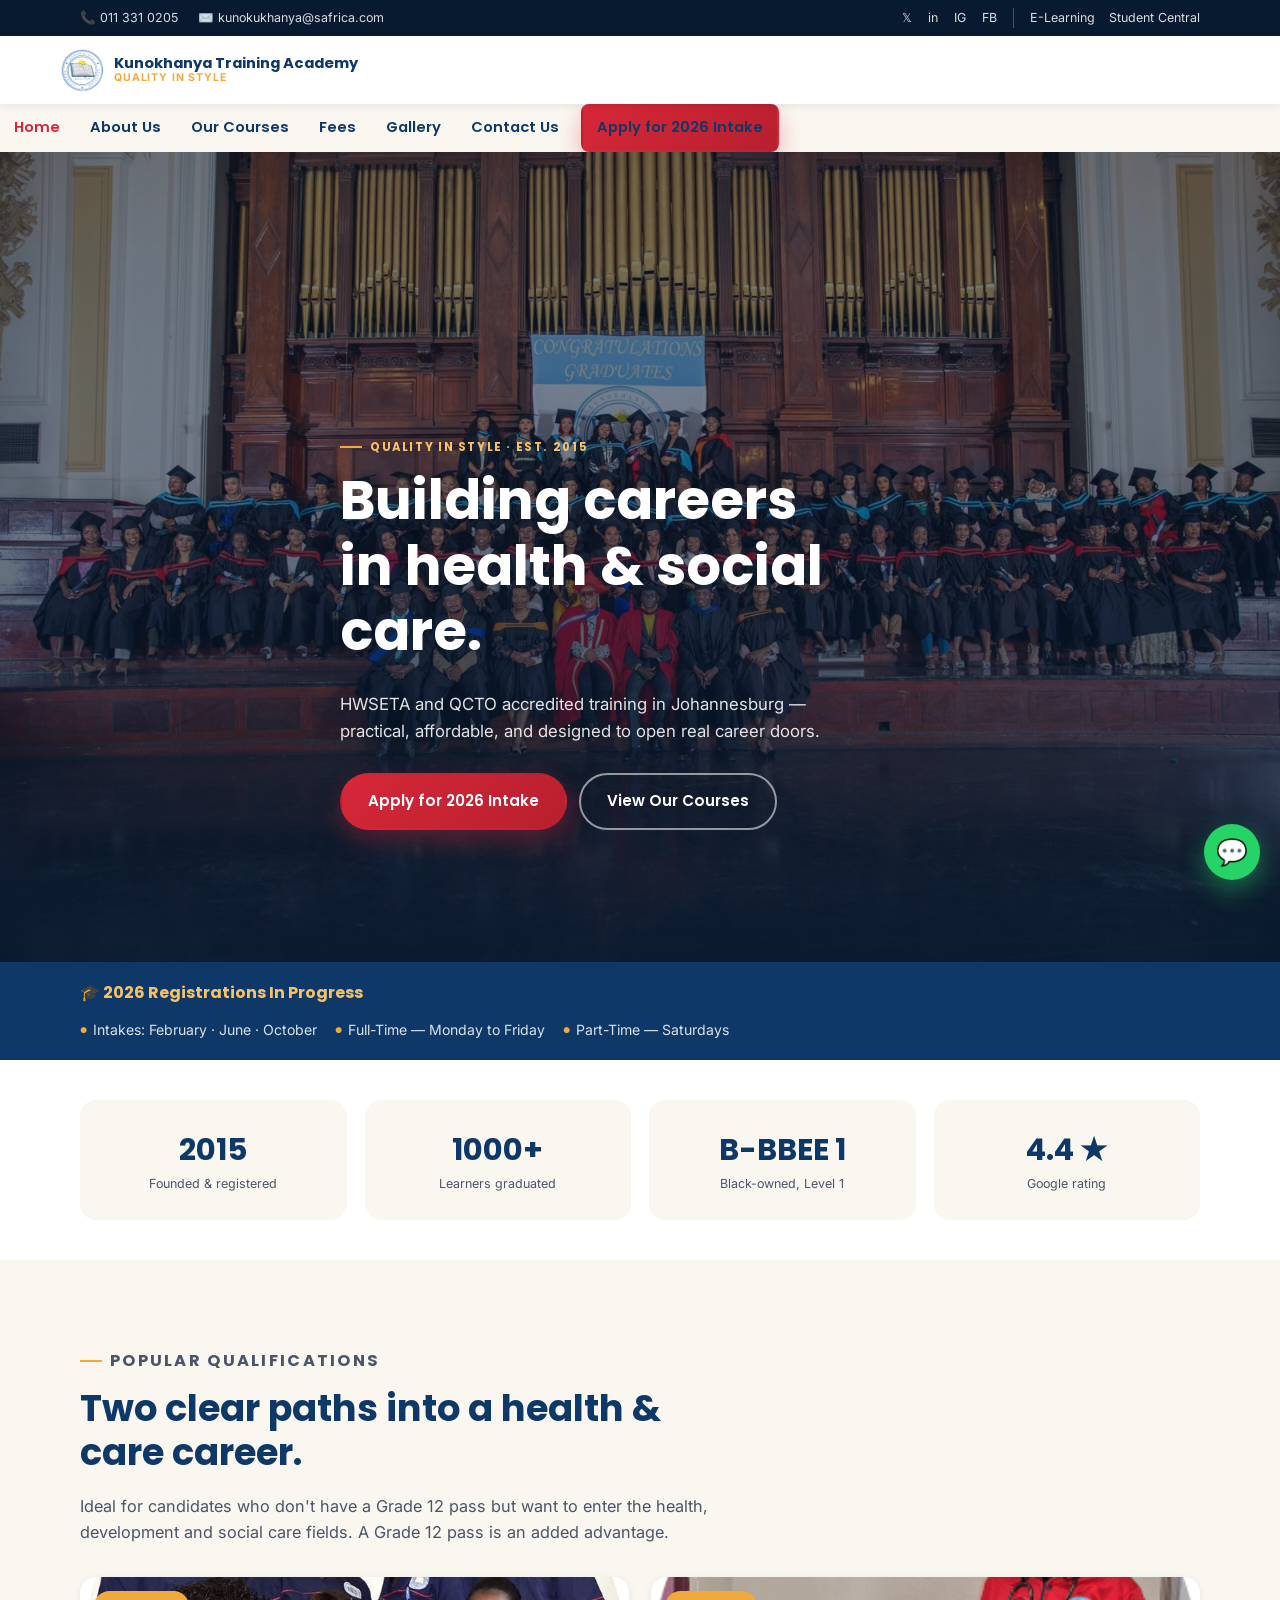
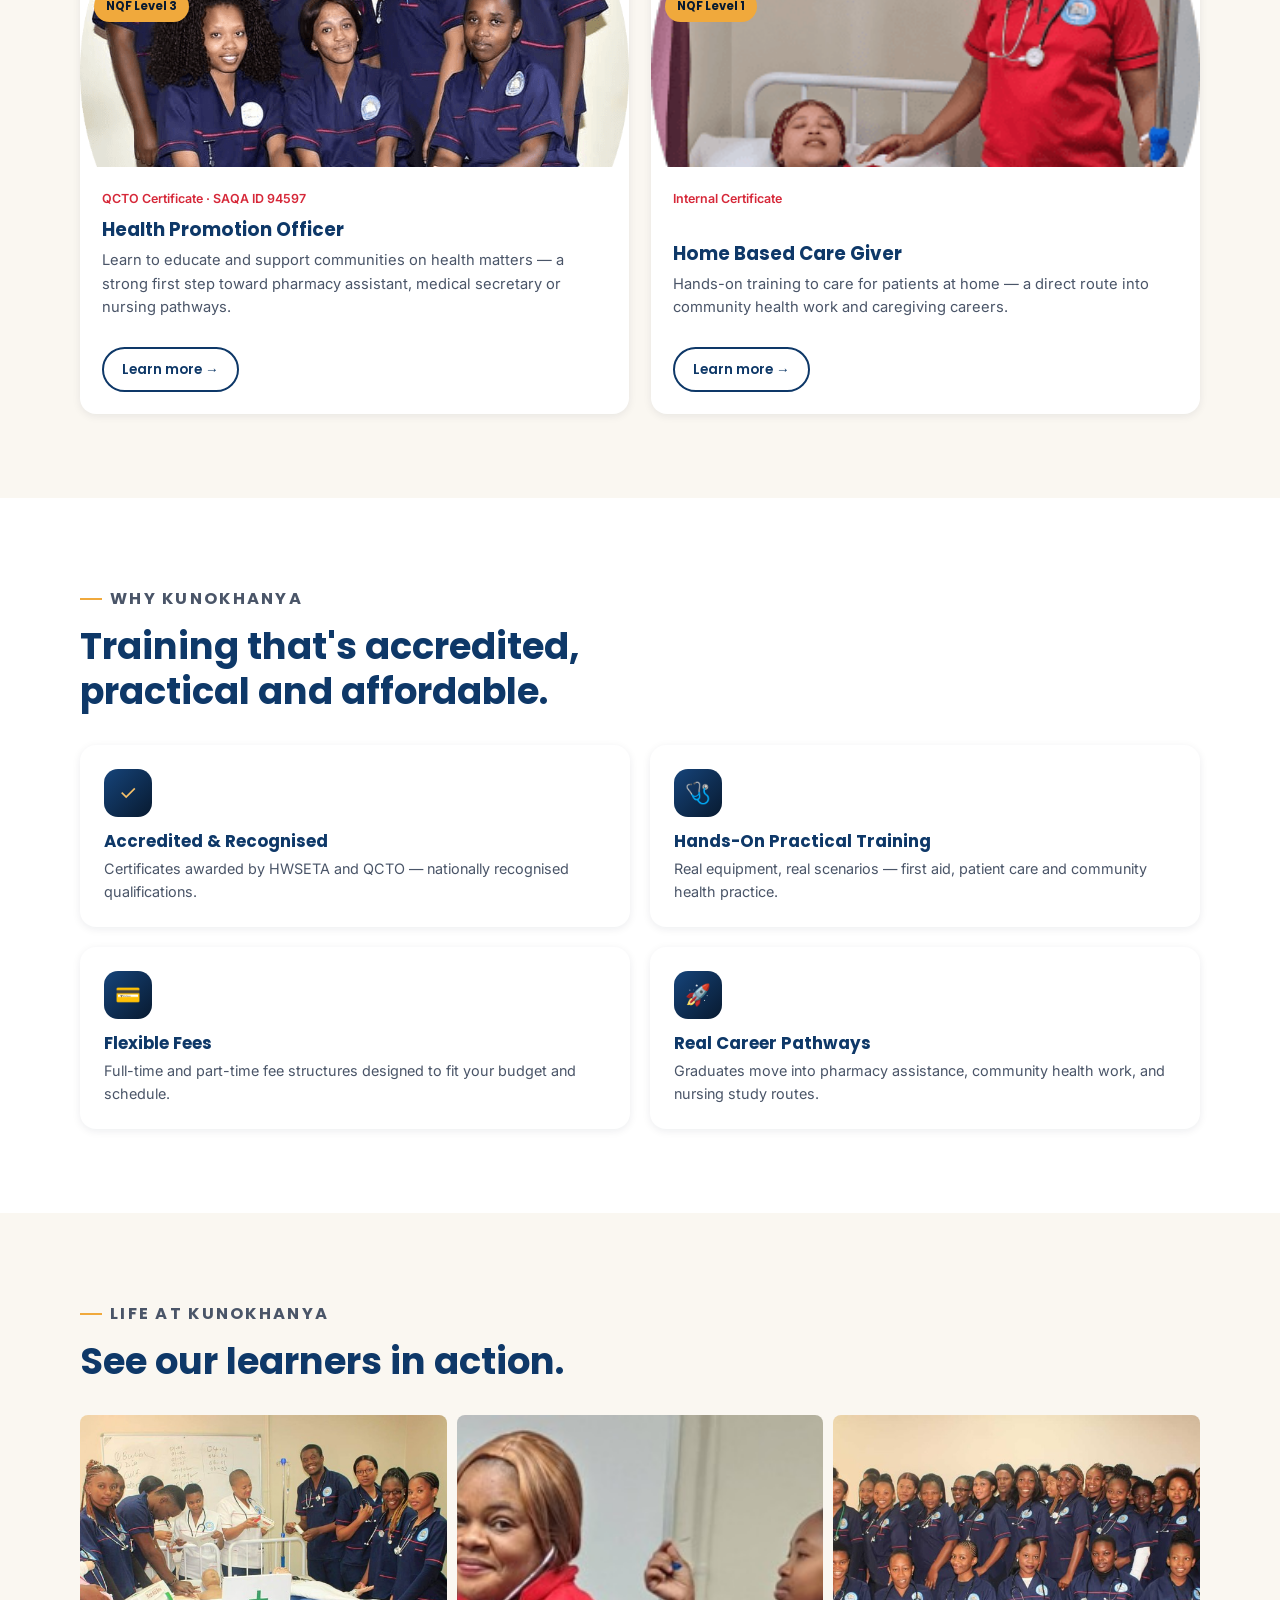
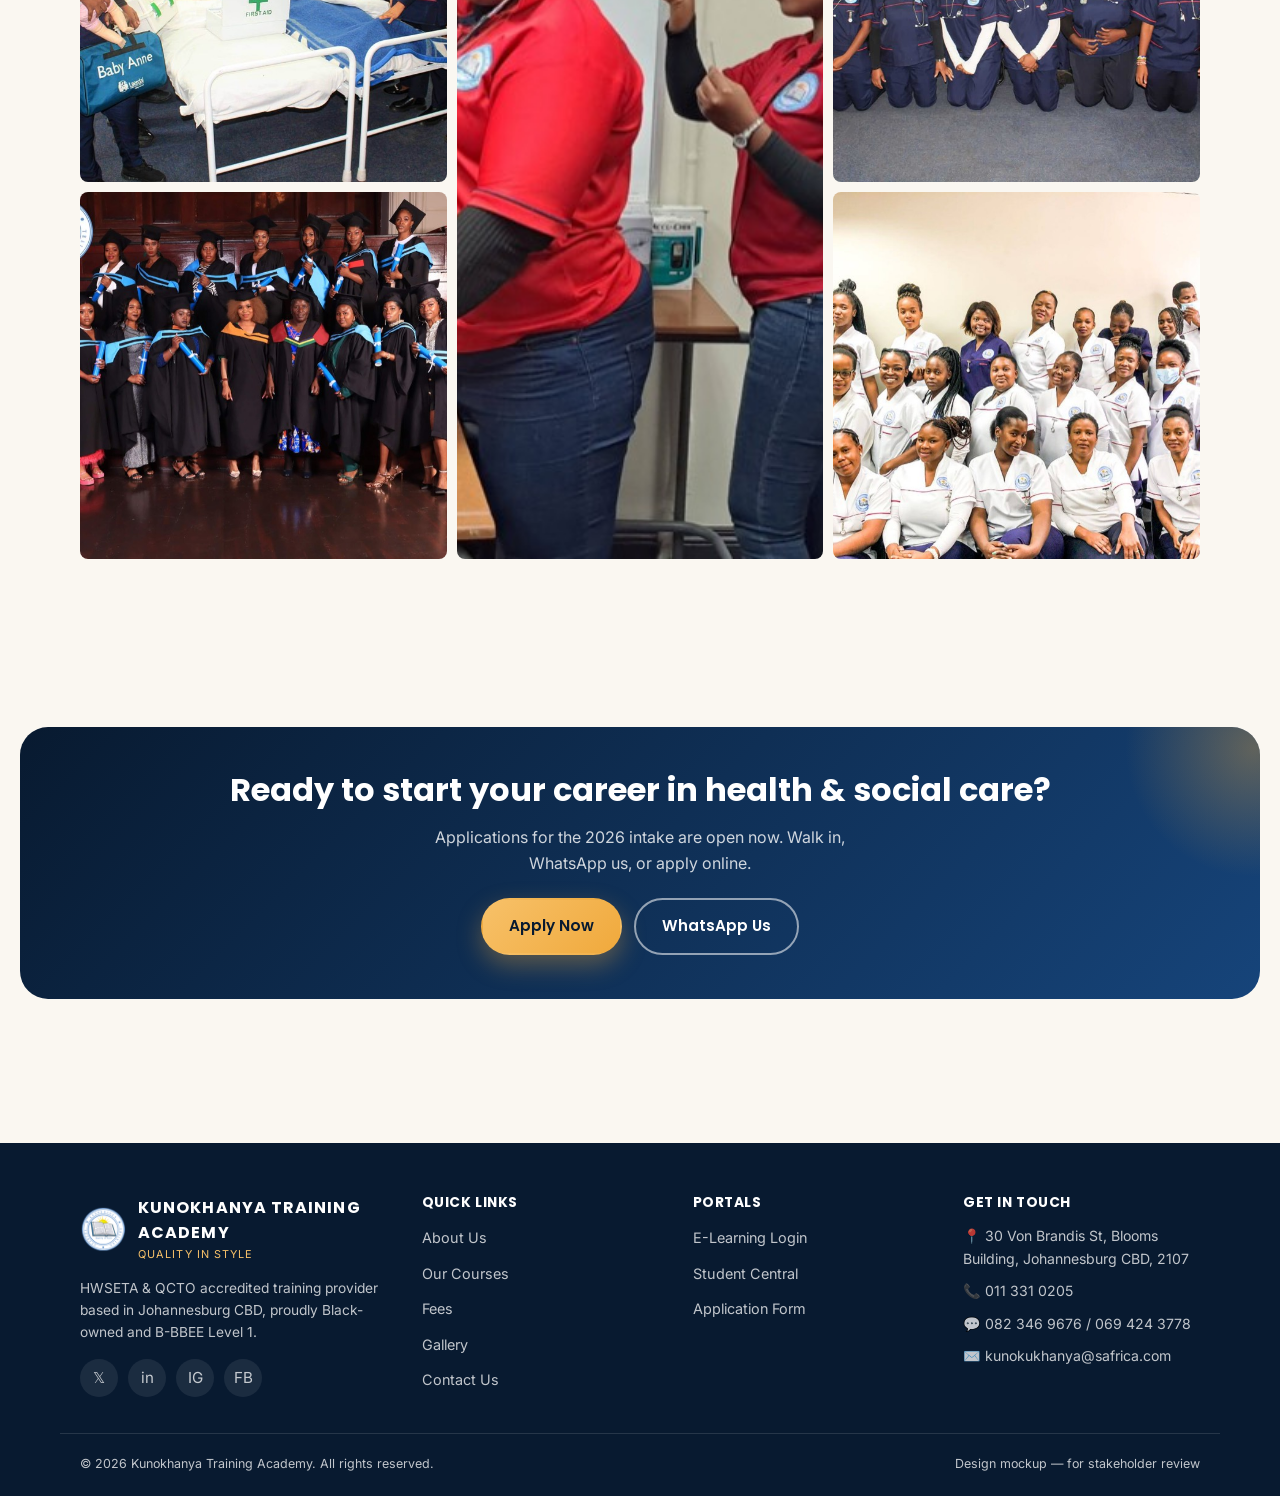
==== index.html @ 91b68c4a "init" ====
<!doctype html>
<html lang="en">
<head>
<meta charset="UTF-8" />
<meta name="viewport" content="width=device-width, initial-scale=1, viewport-fit=cover" />
<title>Kunokhanya Training Academy | Quality In Style</title>
<meta name="description" content="Kunokhanya Training Academy — HWSETA & QCTO accredited health and social care training in Johannesburg. 2026 registrations open." />
<link rel="icon" href="assets/img/logo.png" />
<link rel="preconnect" href="https://fonts.googleapis.com" />
<link rel="preconnect" href="https://fonts.gstatic.com" crossorigin />
<link href="https://fonts.googleapis.com/css2?family=Poppins:wght@600;700;800&family=Inter:wght@400;500;600&display=swap" rel="stylesheet" />
<link rel="stylesheet" href="assets/css/style.css" />
</head>
<body>

<div class="topbar">
  <div class="container">
    <div class="topbar-left">
      <span>📞 011 331 0205</span>
      <span>✉️ kunokukhanya@safrica.com</span>
    </div>
    <div class="topbar-right">
      <a href="https://twitter.com/Kunokhanya1" aria-label="Twitter">𝕏</a>
      <a href="https://www.linkedin.com/company/kunokhanya-training-academy/" aria-label="LinkedIn">in</a>
      <a href="https://www.instagram.com/kunokhanya_training/" aria-label="Instagram">IG</a>
      <a href="https://www.facebook.com/kunokhanya" aria-label="Facebook">FB</a>
      <span class="topbar-portals">
        <a href="https://lms.kunokhanyatrainingacademy.co.za/login/index.php">E-Learning</a>
        <a href="https://app.kunokhanyatrainingacademy.co.za/login">Student Central</a>
      </span>
    </div>
  </div>
</div>

<header class="site-header">
  <div class="container nav-row">
    <a href="index.html" class="brand">
      <img src="assets/img/logo.png" alt="Kunokhanya Training Academy logo" />
      <span class="brand-text">
        <strong>Kunokhanya Training Academy</strong>
        <span>Quality In Style</span>
      </span>
    </a>
    <div class="nav-actions">
      <a href="application.html" class="btn btn-primary btn-sm" style="display:none" id="desktopApply">Apply Now</a>
      <button class="hamburger" data-menu-open aria-label="Open menu"><span></span></button>
    </div>
  </div>
</header>

<div class="nav-scrim"></div>
<nav class="primary-nav" aria-label="Primary">
  <button class="nav-close" data-menu-close aria-label="Close menu">✕</button>
  <ul>
    <li><a href="index.html" class="active">Home</a></li>
    <li><a href="about.html">About Us</a></li>
    <li><a href="courses.html">Our Courses</a></li>
    <li><a href="fees.html">Fees</a></li>
    <li><a href="gallery.html">Gallery</a></li>
    <li><a href="contact.html">Contact Us</a></li>
  </ul>
  <a href="application.html" class="btn btn-primary btn-block nav-cta">Apply for 2026 Intake</a>
  <div class="nav-portals">
    <a href="https://lms.kunokhanyatrainingacademy.co.za/login/index.php">E-Learning Portal</a>
    <a href="https://app.kunokhanyatrainingacademy.co.za/login">Student Central</a>
  </div>
</nav>

<main>
  <section class="hero" style="background-image:url('assets/img/hero-1.jpg')">
    <div class="container hero-content reveal">
      <p class="eyebrow">Quality In Style · Est. 2015</p>
      <h1>Building careers in health &amp; social care.</h1>
      <p class="lead">HWSETA and QCTO accredited training in Johannesburg — practical, affordable, and designed to open real career doors.</p>
      <div class="hero-actions">
        <a href="application.html" class="btn btn-primary">Apply for 2026 Intake</a>
        <a href="courses.html" class="btn btn-outline">View Our Courses</a>
      </div>
    </div>
  </section>

  <div class="intake-strip">
    <div class="container">
      <strong>🎓 2026 Registrations In Progress</strong>
      <div class="intake-details">
        <span>Intakes: February · June · October</span>
        <span>Full-Time — Monday to Friday</span>
        <span>Part-Time — Saturdays</span>
      </div>
    </div>
  </div>

  <section class="stats-strip section-tight">
    <div class="container">
      <div class="stats-grid">
        <div class="stat-card reveal">
          <div class="num">2015</div>
          <div class="label">Founded &amp; registered</div>
        </div>
        <div class="stat-card reveal">
          <div class="num">1000+</div>
          <div class="label">Learners graduated</div>
        </div>
        <div class="stat-card reveal">
          <div class="num">B-BBEE 1</div>
          <div class="label">Black-owned, Level 1</div>
        </div>
        <div class="stat-card reveal">
          <div class="num">4.4 ★</div>
          <div class="label">Google rating</div>
        </div>
      </div>
    </div>
  </section>

  <section>
    <div class="container">
      <div class="section-head reveal">
        <p class="eyebrow">Popular Qualifications</p>
        <h2>Two clear paths into a health &amp; care career.</h2>
        <p>Ideal for candidates who don't have a Grade 12 pass but want to enter the health, development and social care fields. A Grade 12 pass is an added advantage.</p>
      </div>
      <div class="card-grid cols-2">
        <article class="course-card reveal">
          <div class="thumb" style="background-image:url('assets/img/course-health.png')">
            <span class="level-badge">NQF Level 3</span>
          </div>
          <div class="body">
            <p class="meta">QCTO Certificate · SAQA ID 94597</p>
            <h3>Health Promotion Officer</h3>
            <p>Learn to educate and support communities on health matters — a strong first step toward pharmacy assistant, medical secretary or nursing pathways.</p>
            <a href="courses.html" class="btn btn-outline-navy btn-sm">Learn more →</a>
          </div>
        </article>
        <article class="course-card reveal">
          <div class="thumb" style="background-image:url('assets/img/course-care.png')">
            <span class="level-badge">NQF Level 1</span>
          </div>
          <div class="body">
            <p class="meta">Internal Certificate</p>
            <h3>Home Based Care Giver</h3>
            <p>Hands-on training to care for patients at home — a direct route into community health work and caregiving careers.</p>
            <a href="courses.html" class="btn btn-outline-navy btn-sm">Learn more →</a>
          </div>
        </article>
      </div>
    </div>
  </section>

  <section style="background:var(--white)">
    <div class="container">
      <div class="section-head reveal">
        <p class="eyebrow">Why Kunokhanya</p>
        <h2>Training that's accredited, practical and affordable.</h2>
      </div>
      <div class="feature-grid">
        <div class="feature-item reveal">
          <div class="icon">✓</div>
          <h3>Accredited &amp; Recognised</h3>
          <p>Certificates awarded by HWSETA and QCTO — nationally recognised qualifications.</p>
        </div>
        <div class="feature-item reveal">
          <div class="icon">🩺</div>
          <h3>Hands-On Practical Training</h3>
          <p>Real equipment, real scenarios — first aid, patient care and community health practice.</p>
        </div>
        <div class="feature-item reveal">
          <div class="icon">💳</div>
          <h3>Flexible Fees</h3>
          <p>Full-time and part-time fee structures designed to fit your budget and schedule.</p>
        </div>
        <div class="feature-item reveal">
          <div class="icon">🚀</div>
          <h3>Real Career Pathways</h3>
          <p>Graduates move into pharmacy assistance, community health work, and nursing study routes.</p>
        </div>
      </div>
    </div>
  </section>

  <section>
    <div class="container">
      <div class="section-head reveal">
        <p class="eyebrow">Life at Kunokhanya</p>
        <h2>See our learners in action.</h2>
      </div>
      <div class="gallery-grid reveal">
        <a href="gallery.html"><img src="assets/img/gallery-1.jpg" alt="Kunokhanya students in training" loading="lazy" /></a>
        <a href="gallery.html" class="tall"><img src="assets/img/gallery-4.jpg" alt="Kunokhanya practical class" loading="lazy" /></a>
        <a href="gallery.html"><img src="assets/img/gallery-3.jpg" alt="Kunokhanya learners" loading="lazy" /></a>
        <a href="gallery.html"><img src="assets/img/gallery-7.jpg" alt="Kunokhanya graduation" loading="lazy" /></a>
        <a href="gallery.html"><img src="assets/img/gallery-8.jpg" alt="Kunokhanya campus" loading="lazy" /></a>
      </div>
    </div>
  </section>

  <section>
    <div class="cta-band reveal">
      <h2>Ready to start your career in health &amp; social care?</h2>
      <p>Applications for the 2026 intake are open now. Walk in, WhatsApp us, or apply online.</p>
      <div class="hero-actions">
        <a href="application.html" class="btn btn-gold">Apply Now</a>
        <a href="https://wa.me/27823469676" class="btn btn-outline">WhatsApp Us</a>
      </div>
    </div>
  </section>
</main>

<footer class="site-footer">
  <div class="container footer-grid">
    <div>
      <div class="footer-brand">
        <img src="assets/img/logo.png" alt="Kunokhanya logo" />
        <span>
          <strong>Kunokhanya Training Academy</strong>
          <span>Quality In Style</span>
        </span>
      </div>
      <p style="font-size:0.86rem">HWSETA &amp; QCTO accredited training provider based in Johannesburg CBD, proudly Black-owned and B-BBEE Level 1.</p>
      <div class="social-row">
        <a href="https://twitter.com/Kunokhanya1" aria-label="Twitter">𝕏</a>
        <a href="https://www.linkedin.com/company/kunokhanya-training-academy/" aria-label="LinkedIn">in</a>
        <a href="https://www.instagram.com/kunokhanya_training/" aria-label="Instagram">IG</a>
        <a href="https://www.facebook.com/kunokhanya" aria-label="Facebook">FB</a>
      </div>
    </div>
    <div>
      <h4>Quick Links</h4>
      <ul>
        <li><a href="about.html">About Us</a></li>
        <li><a href="courses.html">Our Courses</a></li>
        <li><a href="fees.html">Fees</a></li>
        <li><a href="gallery.html">Gallery</a></li>
        <li><a href="contact.html">Contact Us</a></li>
      </ul>
    </div>
    <div>
      <h4>Portals</h4>
      <ul>
        <li><a href="https://lms.kunokhanyatrainingacademy.co.za/login/index.php">E-Learning Login</a></li>
        <li><a href="https://app.kunokhanyatrainingacademy.co.za/login">Student Central</a></li>
        <li><a href="application.html">Application Form</a></li>
      </ul>
    </div>
    <div>
      <h4>Get In Touch</h4>
      <ul class="footer-contact">
        <li>📍 30 Von Brandis St, Blooms Building, Johannesburg CBD, 2107</li>
        <li>📞 011 331 0205</li>
        <li>💬 082 346 9676 / 069 424 3778</li>
        <li>✉️ kunokukhanya@safrica.com</li>
      </ul>
    </div>
  </div>
  <div class="container footer-bottom">
    <span>© 2026 Kunokhanya Training Academy. All rights reserved.</span>
    <span>Design mockup — for stakeholder review</span>
  </div>
</footer>

<a href="https://wa.me/27823469676" class="whatsapp-float" aria-label="Chat on WhatsApp">💬</a>

<script src="assets/js/main.js"></script>
</body>
</html>
---- assets/css/style.css ----
/* ==========================================================================
   Kunokhanya Training Academy — Design System
   Mobile-first. Brand: navy + red + gold, refined for a premium feel.
   ========================================================================== */

:root {
  --navy-900: #081a30;
  --navy-800: #0e3868;
  --navy-700: #16447a;
  --navy-600: #294a70;
  --gold-500: #f0a93c;
  --gold-400: #f7c169;
  --red-600: #d62839;
  --red-700: #b81f2e;
  --cream-050: #faf7f1;
  --cream-100: #f3ede1;
  --ink-900: #131a24;
  --ink-600: #4a5568;
  --ink-400: #8a94a3;
  --white: #ffffff;

  --font-head: "Poppins", "Merriweather Sans", sans-serif;
  --font-body: "Inter", "Open Sans", sans-serif;

  --radius-sm: 8px;
  --radius-md: 16px;
  --radius-lg: 28px;

  --shadow-sm: 0 2px 8px rgba(8, 26, 48, 0.08);
  --shadow-md: 0 12px 32px rgba(8, 26, 48, 0.12);
  --shadow-lg: 0 24px 60px rgba(8, 26, 48, 0.18);

  --container: 1160px;
}

/* ---- Reset ---- */
*, *::before, *::after { box-sizing: border-box; }
html { scroll-behavior: smooth; }
body {
  margin: 0;
  font-family: var(--font-body);
  color: var(--ink-900);
  background: var(--cream-050);
  -webkit-font-smoothing: antialiased;
  line-height: 1.6;
}
img { max-width: 100%; display: block; }
a { color: inherit; text-decoration: none; }
ul { margin: 0; padding: 0; list-style: none; }
h1, h2, h3, h4 {
  font-family: var(--font-head);
  color: var(--navy-800);
  line-height: 1.2;
  margin: 0 0 0.5em;
  font-weight: 700;
}
p { margin: 0 0 1em; }
button { font-family: inherit; }

.container {
  width: 100%;
  max-width: var(--container);
  margin: 0 auto;
  padding: 0 20px;
}

.eyebrow {
  display: inline-flex;
  align-items: center;
  gap: 8px;
  font-family: var(--font-head);
  font-size: 0.72rem;
  font-weight: 700;
  letter-spacing: 0.14em;
  text-transform: uppercase;
  color: var(--red-600);
  margin-bottom: 12px;
}
.eyebrow::before {
  content: "";
  width: 22px;
  height: 2px;
  background: var(--gold-500);
  display: inline-block;
}

section { padding: 56px 0; }
.section-tight { padding: 40px 0; }

.section-head { max-width: 640px; margin-bottom: 32px; }
.section-head.center { margin-left: auto; margin-right: auto; text-align: center; }
.section-head h2 { font-size: clamp(1.6rem, 5vw, 2.3rem); }
.section-head p { color: var(--ink-600); font-size: 1.02rem; }

/* ---- Buttons ---- */
.btn {
  display: inline-flex;
  align-items: center;
  justify-content: center;
  gap: 8px;
  padding: 14px 26px;
  border-radius: 999px;
  font-family: var(--font-head);
  font-weight: 600;
  font-size: 0.95rem;
  border: 2px solid transparent;
  cursor: pointer;
  transition: transform 0.15s ease, box-shadow 0.15s ease, background 0.15s ease, color 0.15s ease;
  white-space: nowrap;
}
.btn:active { transform: scale(0.97); }
.btn-primary {
  background: linear-gradient(135deg, var(--red-600), var(--red-700));
  color: var(--white);
  box-shadow: 0 10px 24px rgba(214, 40, 57, 0.35);
}
.btn-primary:hover { box-shadow: 0 14px 30px rgba(214, 40, 57, 0.45); transform: translateY(-2px); }
.btn-gold {
  background: linear-gradient(135deg, var(--gold-400), var(--gold-500));
  color: var(--navy-900);
  box-shadow: 0 10px 24px rgba(240, 169, 60, 0.35);
}
.btn-gold:hover { transform: translateY(-2px); }
.btn-outline {
  background: transparent;
  border-color: rgba(255, 255, 255, 0.55);
  color: var(--white);
}
.btn-outline:hover { background: rgba(255, 255, 255, 0.12); }
.btn-outline-navy {
  background: transparent;
  border-color: var(--navy-800);
  color: var(--navy-800);
}
.btn-outline-navy:hover { background: var(--navy-800); color: var(--white); }
.btn-block { width: 100%; }
.btn-sm { padding: 10px 18px; font-size: 0.85rem; }

/* ---- Top utility bar ---- */
.topbar {
  background: var(--navy-900);
  color: rgba(255, 255, 255, 0.85);
  font-size: 0.78rem;
  display: none;
}
.topbar .container {
  display: flex;
  justify-content: space-between;
  align-items: center;
  padding-top: 8px;
  padding-bottom: 8px;
}
.topbar a { color: rgba(255, 255, 255, 0.85); }
.topbar-left { display: flex; gap: 20px; }
.topbar-left span { display: inline-flex; align-items: center; gap: 6px; }
.topbar-right { display: flex; gap: 16px; align-items: center; }
.topbar-right a:hover { color: var(--gold-400); }
.topbar-portals { display: flex; gap: 14px; border-left: 1px solid rgba(255,255,255,0.25); padding-left: 16px; }

/* ---- Header / Nav ---- */
.site-header {
  position: sticky;
  top: 0;
  z-index: 100;
  background: var(--white);
  box-shadow: var(--shadow-sm);
}
.nav-row {
  display: flex;
  align-items: center;
  justify-content: space-between;
  padding: 12px 0;
  gap: 12px;
}
.brand {
  display: flex;
  align-items: center;
  gap: 10px;
  min-width: 0;
}
.brand img { height: 44px; width: 44px; border-radius: 50%; flex-shrink: 0; }
.brand-text { display: flex; flex-direction: column; line-height: 1.15; min-width: 0; }
.brand-text strong {
  font-family: var(--font-head);
  font-size: 0.92rem;
  color: var(--navy-800);
  white-space: nowrap;
  overflow: hidden;
  text-overflow: ellipsis;
}
.brand-text span {
  font-size: 0.66rem;
  letter-spacing: 0.08em;
  text-transform: uppercase;
  color: var(--gold-500);
  font-weight: 700;
}

.nav-actions { display: flex; align-items: center; gap: 10px; }

.hamburger {
  width: 44px;
  height: 44px;
  border-radius: 50%;
  border: 1px solid var(--cream-100);
  background: var(--cream-050);
  display: inline-flex;
  align-items: center;
  justify-content: center;
  cursor: pointer;
}
.hamburger span,
.hamburger span::before,
.hamburger span::after {
  content: "";
  display: block;
  width: 18px;
  height: 2px;
  background: var(--navy-800);
  position: relative;
  transition: transform 0.2s ease, opacity 0.2s ease;
}
.hamburger span::before { position: absolute; top: -6px; }
.hamburger span::after { position: absolute; top: 6px; }
.nav-open .hamburger span { background: transparent; }
.nav-open .hamburger span::before { transform: translateY(6px) rotate(45deg); background: var(--navy-800); }
.nav-open .hamburger span::after { transform: translateY(-6px) rotate(-45deg); background: var(--navy-800); }

.primary-nav {
  position: fixed;
  inset: 0 0 0 auto;
  width: min(320px, 86vw);
  background: var(--white);
  box-shadow: var(--shadow-lg);
  padding: 24px 22px;
  transform: translateX(100%);
  transition: transform 0.28s ease;
  overflow-y: auto;
  z-index: 110;
}
.nav-open .primary-nav { transform: translateX(0); }
.nav-scrim {
  position: fixed;
  inset: 0;
  background: rgba(8, 26, 48, 0.5);
  opacity: 0;
  pointer-events: none;
  transition: opacity 0.28s ease;
  z-index: 105;
}
.nav-open .nav-scrim { opacity: 1; pointer-events: auto; }

.primary-nav .nav-close {
  width: 40px; height: 40px; border-radius: 50%;
  border: none; background: var(--cream-050);
  font-size: 1.1rem; margin-bottom: 20px; cursor: pointer;
}
.primary-nav ul { display: flex; flex-direction: column; gap: 4px; }
.primary-nav a {
  display: block;
  padding: 13px 10px;
  font-family: var(--font-head);
  font-weight: 600;
  font-size: 1.02rem;
  color: var(--navy-800);
  border-radius: var(--radius-sm);
}
.primary-nav a.active { color: var(--red-600); background: var(--cream-050); }
.primary-nav a:hover { background: var(--cream-050); }
.primary-nav .nav-cta { margin-top: 18px; }
.primary-nav .nav-portals {
  margin-top: 24px;
  padding-top: 18px;
  border-top: 1px solid var(--cream-100);
  display: flex;
  flex-direction: column;
  gap: 6px;
  font-size: 0.85rem;
}
.primary-nav .nav-portals a { color: var(--ink-600); padding: 6px 10px; }

/* ---- Hero ---- */
.hero {
  position: relative;
  min-height: 86svh;
  display: flex;
  align-items: flex-end;
  color: var(--white);
  background-size: cover;
  background-position: center;
  overflow: hidden;
}
.hero::after {
  content: "";
  position: absolute;
  inset: 0;
  background: linear-gradient(180deg, rgba(8,26,48,0.55) 0%, rgba(8,26,48,0.55) 40%, rgba(8,26,48,0.92) 100%);
}
.hero-content { position: relative; z-index: 2; padding-bottom: 48px; }
.hero .eyebrow { color: var(--gold-400); }
.hero h1 {
  color: var(--white);
  font-size: clamp(2rem, 8vw, 3.4rem);
  max-width: 14ch;
}
.hero p.lead {
  color: rgba(255,255,255,0.88);
  font-size: 1.05rem;
  max-width: 46ch;
  margin-bottom: 28px;
}
.hero-actions { display: flex; flex-wrap: wrap; gap: 12px; }

/* ---- Intake strip ---- */
.intake-strip {
  background: var(--navy-800);
  color: var(--white);
  padding: 18px 0;
}
.intake-strip .container {
  display: flex;
  flex-direction: column;
  gap: 14px;
  align-items: flex-start;
}
.intake-strip strong { font-family: var(--font-head); color: var(--gold-400); }
.intake-strip .intake-details {
  display: flex; flex-wrap: wrap; gap: 8px 18px; font-size: 0.88rem; color: rgba(255,255,255,0.85);
}
.intake-details span { display: inline-flex; align-items: center; gap: 6px; }
.intake-details span::before { content: "●"; color: var(--gold-500); font-size: 0.5rem; }

/* ---- Stats ---- */
.stats-strip { background: var(--white); }
.stats-grid {
  display: grid;
  grid-template-columns: repeat(2, 1fr);
  gap: 18px;
}
.stat-card {
  background: var(--cream-050);
  border-radius: var(--radius-md);
  padding: 20px 16px;
  text-align: center;
}
.stat-card .num {
  font-family: var(--font-head);
  font-weight: 700;
  font-size: clamp(1.4rem, 5vw, 1.9rem);
  color: var(--navy-800);
}
.stat-card .label { font-size: 0.78rem; color: var(--ink-600); }

/* ---- Cards ---- */
.card-grid { display: grid; grid-template-columns: 1fr; gap: 22px; }
.course-card {
  background: var(--white);
  border-radius: var(--radius-md);
  overflow: hidden;
  box-shadow: var(--shadow-sm);
  transition: box-shadow 0.2s ease, transform 0.2s ease;
  display: flex;
  flex-direction: column;
}
.course-card:hover { box-shadow: var(--shadow-md); transform: translateY(-3px); }
.course-card .thumb {
  height: 190px;
  background-size: cover;
  background-position: center;
  position: relative;
}
.course-card .level-badge {
  position: absolute;
  top: 14px; left: 14px;
  background: var(--gold-500);
  color: var(--navy-900);
  font-family: var(--font-head);
  font-weight: 700;
  font-size: 0.72rem;
  padding: 6px 12px;
  border-radius: 999px;
}
.course-card .body { padding: 22px; flex: 1; display: flex; flex-direction: column; }
.course-card h3 { font-size: 1.15rem; margin-bottom: 8px; }
.course-card .meta { font-size: 0.78rem; color: var(--red-600); font-weight: 600; margin-bottom: 10px; }
.course-card p { color: var(--ink-600); font-size: 0.92rem; flex: 1; }
.course-card .btn { align-self: flex-start; margin-top: 12px; }

/* ---- Feature list ---- */
.feature-grid { display: grid; grid-template-columns: 1fr; gap: 20px; }
.feature-item {
  background: var(--white);
  border-radius: var(--radius-md);
  padding: 24px;
  box-shadow: var(--shadow-sm);
}
.feature-item .icon {
  width: 48px; height: 48px;
  border-radius: 14px;
  background: linear-gradient(135deg, var(--navy-700), var(--navy-900));
  color: var(--gold-400);
  display: flex; align-items: center; justify-content: center;
  font-size: 1.3rem;
  margin-bottom: 14px;
}
.feature-item h3 { font-size: 1.05rem; margin-bottom: 6px; }
.feature-item p { color: var(--ink-600); font-size: 0.9rem; margin-bottom: 0; }

/* ---- Gallery teaser / grid ---- */
.gallery-grid {
  display: grid;
  grid-template-columns: repeat(2, 1fr);
  gap: 10px;
}
.gallery-grid a {
  display: block;
  border-radius: var(--radius-sm);
  overflow: hidden;
  aspect-ratio: 1 / 1;
}
.gallery-grid img { width: 100%; height: 100%; object-fit: cover; transition: transform 0.3s ease; }
.gallery-grid a:hover img { transform: scale(1.06); }
.gallery-grid .tall { grid-row: span 2; aspect-ratio: auto; }

/* ---- CTA band ---- */
.cta-band {
  background: linear-gradient(135deg, var(--navy-900), var(--navy-700));
  color: var(--white);
  text-align: center;
  border-radius: var(--radius-lg);
  padding: 44px 24px;
  margin: 0 20px;
  position: relative;
  overflow: hidden;
}
.cta-band::before {
  content: "";
  position: absolute;
  inset: -40% -10% auto auto;
  width: 260px; height: 260px;
  background: radial-gradient(circle, rgba(240,169,60,0.35), transparent 70%);
}
.cta-band h2 { color: var(--white); font-size: clamp(1.4rem, 6vw, 2rem); }
.cta-band p { color: rgba(255,255,255,0.8); max-width: 42ch; margin: 0 auto 22px; }
.cta-band .hero-actions { justify-content: center; }

/* ---- Page banner (inner pages) ---- */
.page-banner {
  background: linear-gradient(135deg, var(--navy-900), var(--navy-700));
  color: var(--white);
  padding: 64px 0 40px;
  position: relative;
  overflow: hidden;
}
.page-banner::after {
  content: "";
  position: absolute;
  right: -60px; top: -60px;
  width: 220px; height: 220px;
  border-radius: 50%;
  background: radial-gradient(circle, rgba(240,169,60,0.25), transparent 70%);
}
.page-banner .eyebrow { color: var(--gold-400); }
.page-banner h1 { color: var(--white); font-size: clamp(1.8rem, 6vw, 2.6rem); margin-bottom: 10px; }
.breadcrumb { font-size: 0.82rem; color: rgba(255,255,255,0.7); }
.breadcrumb a:hover { color: var(--gold-400); }

/* ---- Content blocks ---- */
.prose p { color: var(--ink-600); }
.prose h2 { margin-top: 0; }
.two-col { display: grid; grid-template-columns: 1fr; gap: 28px; }
.info-card {
  background: var(--white);
  border-radius: var(--radius-md);
  padding: 26px;
  box-shadow: var(--shadow-sm);
}
.info-card h3 { display: flex; align-items: center; gap: 10px; }
.badge-row { display: flex; flex-wrap: wrap; gap: 10px; margin-top: 16px; }
.badge-pill {
  background: var(--cream-050);
  border: 1px solid var(--cream-100);
  border-radius: 999px;
  padding: 8px 16px;
  font-size: 0.8rem;
  font-weight: 600;
  color: var(--navy-800);
  display: inline-flex; align-items: center; gap: 6px;
}
.badge-pill::before { content: "✓"; color: var(--red-600); }

/* ---- Timeline (about) ---- */
.timeline { display: flex; flex-direction: column; gap: 0; }
.timeline-item { display: flex; gap: 16px; padding-bottom: 26px; position: relative; }
.timeline-item::before {
  content: "";
  position: absolute;
  left: 9px; top: 26px; bottom: 0;
  width: 2px;
  background: var(--cream-100);
}
.timeline-item:last-child::before { display: none; }
.timeline-dot {
  width: 20px; height: 20px; border-radius: 50%;
  background: var(--gold-500);
  border: 4px solid var(--cream-050);
  box-shadow: 0 0 0 2px var(--gold-500);
  flex-shrink: 0; margin-top: 2px;
}
.timeline-item h4 { margin-bottom: 4px; font-size: 1rem; }
.timeline-item p { color: var(--ink-600); font-size: 0.9rem; margin-bottom: 0; }

/* ---- Forms ---- */
.form-card {
  background: var(--white);
  border-radius: var(--radius-lg);
  padding: 28px 22px;
  box-shadow: var(--shadow-md);
}
.form-grid { display: grid; grid-template-columns: 1fr; gap: 16px; }
.form-grid.cols-2 { grid-template-columns: 1fr; }
.field label {
  display: block;
  font-family: var(--font-head);
  font-size: 0.82rem;
  font-weight: 600;
  color: var(--navy-800);
  margin-bottom: 6px;
}
.field input,
.field select,
.field textarea {
  width: 100%;
  padding: 13px 14px;
  border-radius: var(--radius-sm);
  border: 1.5px solid var(--cream-100);
  background: var(--cream-050);
  font-family: var(--font-body);
  font-size: 0.95rem;
  color: var(--ink-900);
  transition: border-color 0.15s ease, background 0.15s ease;
}
.field input:focus,
.field select:focus,
.field textarea:focus {
  outline: none;
  border-color: var(--gold-500);
  background: var(--white);
}
.radio-row { display: flex; gap: 18px; flex-wrap: wrap; padding-top: 6px; }
.radio-row label { display: inline-flex; align-items: center; gap: 6px; font-size: 0.9rem; font-weight: 500; color: var(--ink-900); }
fieldset { border: none; padding: 0; margin: 0; }
.form-note {
  font-size: 0.82rem;
  color: var(--ink-600);
  background: var(--cream-050);
  border-radius: var(--radius-sm);
  padding: 12px 14px;
  margin-top: 4px;
}
.doc-checklist { display: flex; flex-direction: column; gap: 10px; }
.doc-checklist li { display: flex; gap: 10px; font-size: 0.92rem; color: var(--ink-600); align-items: flex-start; }
.doc-checklist li::before { content: "📄"; }

/* ---- Fee cards ---- */
.fee-card {
  background: var(--white);
  border-radius: var(--radius-md);
  padding: 24px;
  box-shadow: var(--shadow-sm);
  display: flex;
  align-items: center;
  gap: 16px;
}
.fee-card .icon {
  width: 52px; height: 52px; border-radius: 14px;
  background: var(--cream-050);
  display: flex; align-items: center; justify-content: center;
  font-size: 1.4rem; flex-shrink: 0;
}
.fee-card .info { flex: 1; }
.fee-card h3 { font-size: 1rem; margin-bottom: 4px; }
.fee-card p { font-size: 0.82rem; color: var(--ink-600); margin-bottom: 0; }

/* ---- Footer ---- */
.site-footer {
  background: var(--navy-900);
  color: rgba(255,255,255,0.75);
  padding: 52px 0 22px;
  margin-top: 60px;
}
.footer-grid {
  display: grid;
  grid-template-columns: 1fr;
  gap: 34px;
}
.footer-brand { display: flex; align-items: center; gap: 12px; margin-bottom: 14px; }
.footer-brand img { height: 46px; width: 46px; border-radius: 50%; }
.footer-brand strong { color: var(--white); font-family: var(--font-head); font-size: 1rem; }
.footer-brand span { display: block; color: var(--gold-400); font-size: 0.68rem; letter-spacing: 0.1em; text-transform: uppercase; }
.site-footer h4 { color: var(--white); font-size: 0.86rem; letter-spacing: 0.04em; text-transform: uppercase; margin-bottom: 14px; }
.site-footer ul { display: flex; flex-direction: column; gap: 10px; }
.site-footer a { font-size: 0.9rem; }
.site-footer a:hover { color: var(--gold-400); }
.footer-contact li { display: flex; gap: 10px; font-size: 0.88rem; align-items: flex-start; }
.social-row { display: flex; gap: 10px; margin-top: 16px; }
.social-row a {
  width: 38px; height: 38px; border-radius: 50%;
  background: rgba(255,255,255,0.08);
  display: flex; align-items: center; justify-content: center;
  font-size: 0.95rem;
}
.social-row a:hover { background: var(--gold-500); color: var(--navy-900); }
.footer-bottom {
  border-top: 1px solid rgba(255,255,255,0.12);
  margin-top: 36px;
  padding-top: 20px;
  font-size: 0.78rem;
  display: flex;
  flex-direction: column;
  gap: 8px;
}

/* ---- WhatsApp float ---- */
.whatsapp-float {
  position: fixed;
  bottom: 20px; right: 20px;
  width: 56px; height: 56px;
  border-radius: 50%;
  background: #25d366;
  display: flex; align-items: center; justify-content: center;
  color: var(--white);
  font-size: 1.6rem;
  box-shadow: 0 10px 26px rgba(37,211,102,0.45);
  z-index: 80;
}

/* ---- Reveal animation ---- */
.reveal { opacity: 0; transform: translateY(18px); transition: opacity 0.6s ease, transform 0.6s ease; }
.reveal.in { opacity: 1; transform: translateY(0); }

/* ---- Map ---- */
.map-wrap { border-radius: var(--radius-md); overflow: hidden; box-shadow: var(--shadow-sm); }
.map-wrap iframe { width: 100%; height: 320px; border: 0; display: block; }

/* ---- Lightbox ---- */
.lightbox {
  position: fixed; inset: 0; z-index: 200;
  background: rgba(8,26,48,0.92);
  display: none;
  align-items: center; justify-content: center;
  padding: 24px;
}
.lightbox.open { display: flex; }
.lightbox img { max-width: 100%; max-height: 82vh; border-radius: var(--radius-sm); }
.lightbox-close {
  position: absolute; top: 20px; right: 20px;
  width: 42px; height: 42px; border-radius: 50%;
  background: rgba(255,255,255,0.12); color: var(--white);
  border: none; font-size: 1.2rem; cursor: pointer;
}

/* ==========================================================================
   Tablet and up
   ========================================================================== */
@media (min-width: 720px) {
  .topbar { display: block; }
  section { padding: 84px 0; }
  .hero { min-height: 90svh; }
  .stats-grid { grid-template-columns: repeat(4, 1fr); }
  .card-grid.cols-2 { grid-template-columns: 1fr 1fr; }
  .card-grid.cols-4 { grid-template-columns: repeat(2, 1fr); }
  .feature-grid { grid-template-columns: repeat(2, 1fr); }
  .two-col { grid-template-columns: 1.1fr 0.9fr; align-items: start; }
  .form-grid.cols-2 { grid-template-columns: 1fr 1fr; }
  .gallery-grid { grid-template-columns: repeat(3, 1fr); }
  .footer-grid { grid-template-columns: 1.3fr 1fr 1fr 1fr; }
  .footer-bottom { flex-direction: row; justify-content: space-between; }
}

/* ==========================================================================
   Desktop and up — switch to horizontal nav
   ========================================================================== */
@media (min-width: 980px) {
  .hamburger, .nav-close, .nav-scrim { display: none; }
  .primary-nav {
    position: static;
    width: auto;
    transform: none;
    box-shadow: none;
    padding: 0;
    background: transparent;
    overflow: visible;
    display: flex;
    align-items: center;
  }
  .primary-nav ul { flex-direction: row; align-items: center; gap: 2px; }
  .primary-nav a { padding: 10px 14px; font-size: 0.92rem; }
  .primary-nav .nav-cta { width: auto; margin-top: 0; margin-left: 8px; }
  .primary-nav .nav-portals { display: none; }
  .nav-row { gap: 24px; }
  .card-grid.cols-4 { grid-template-columns: repeat(4, 1fr); }
  .stat-card { padding: 26px 20px; }
}

@media (min-width: 1140px) {
  .hero-content { max-width: 640px; }
}
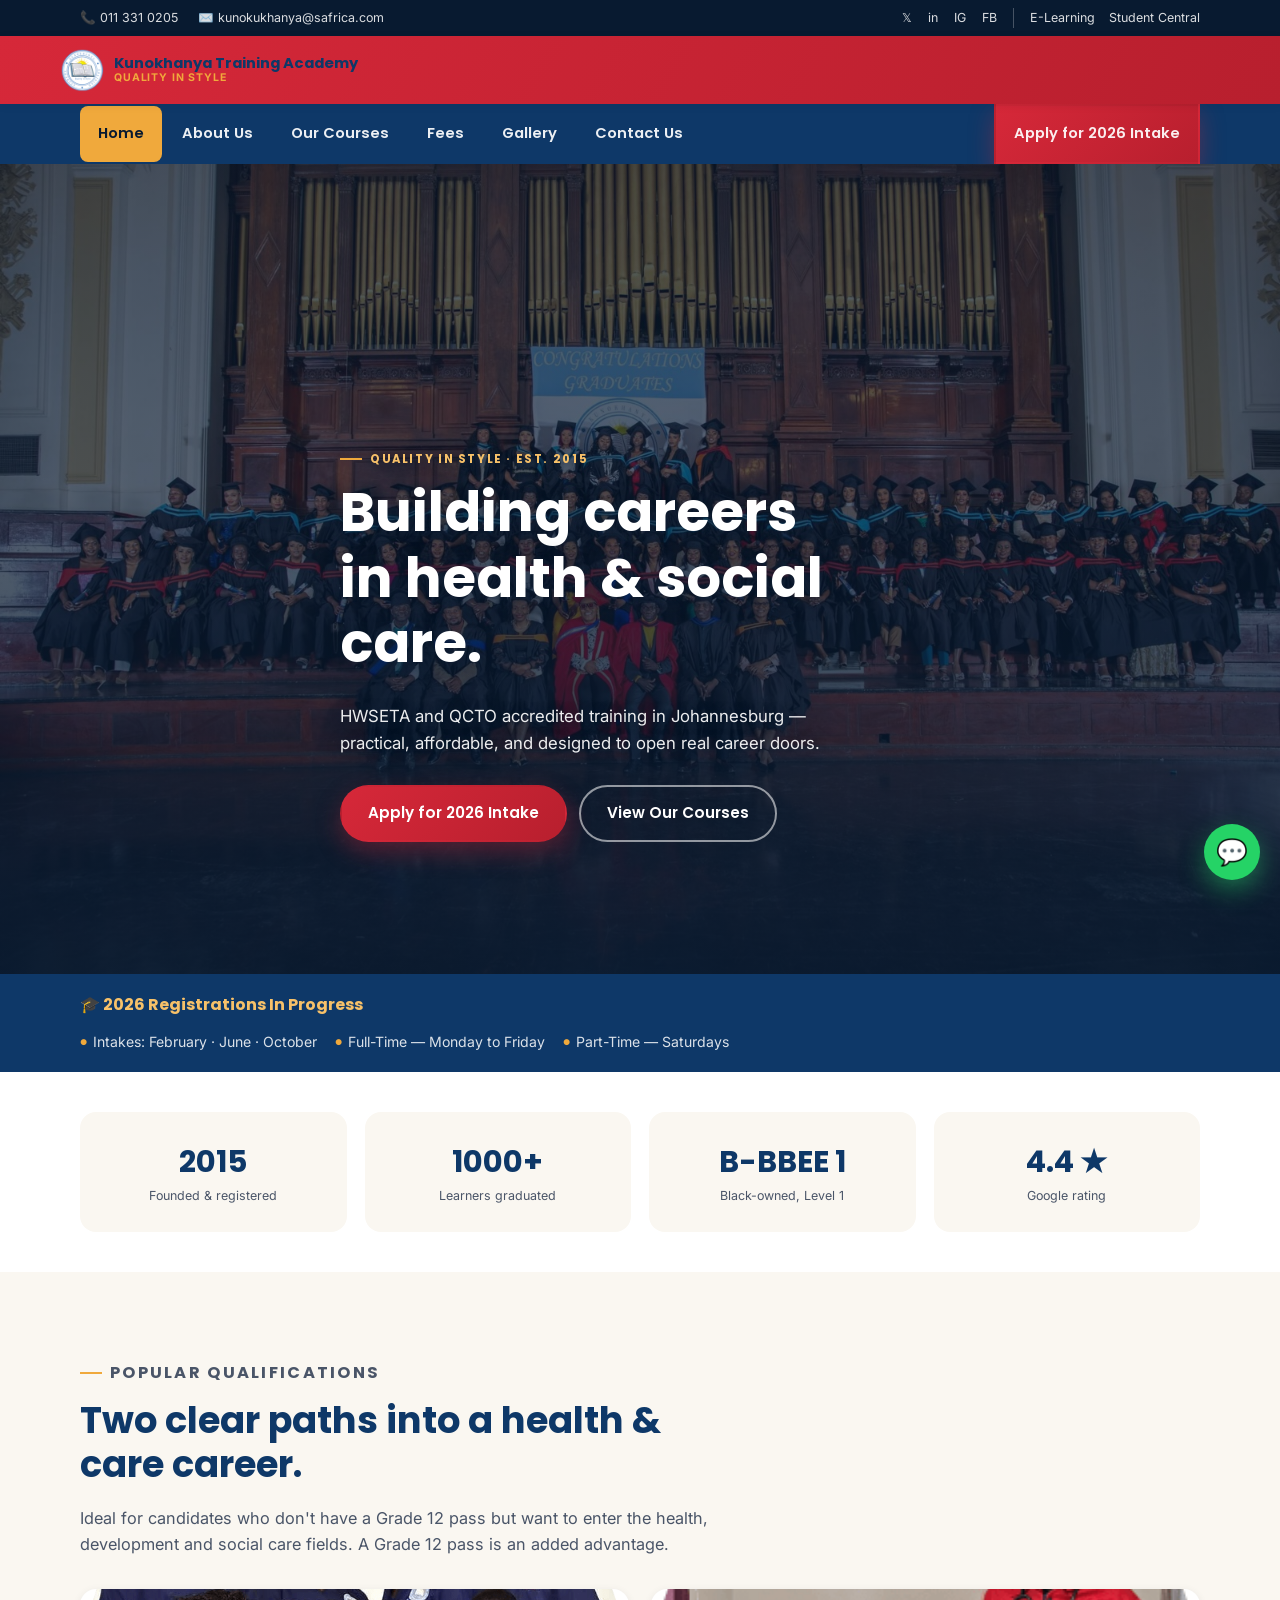
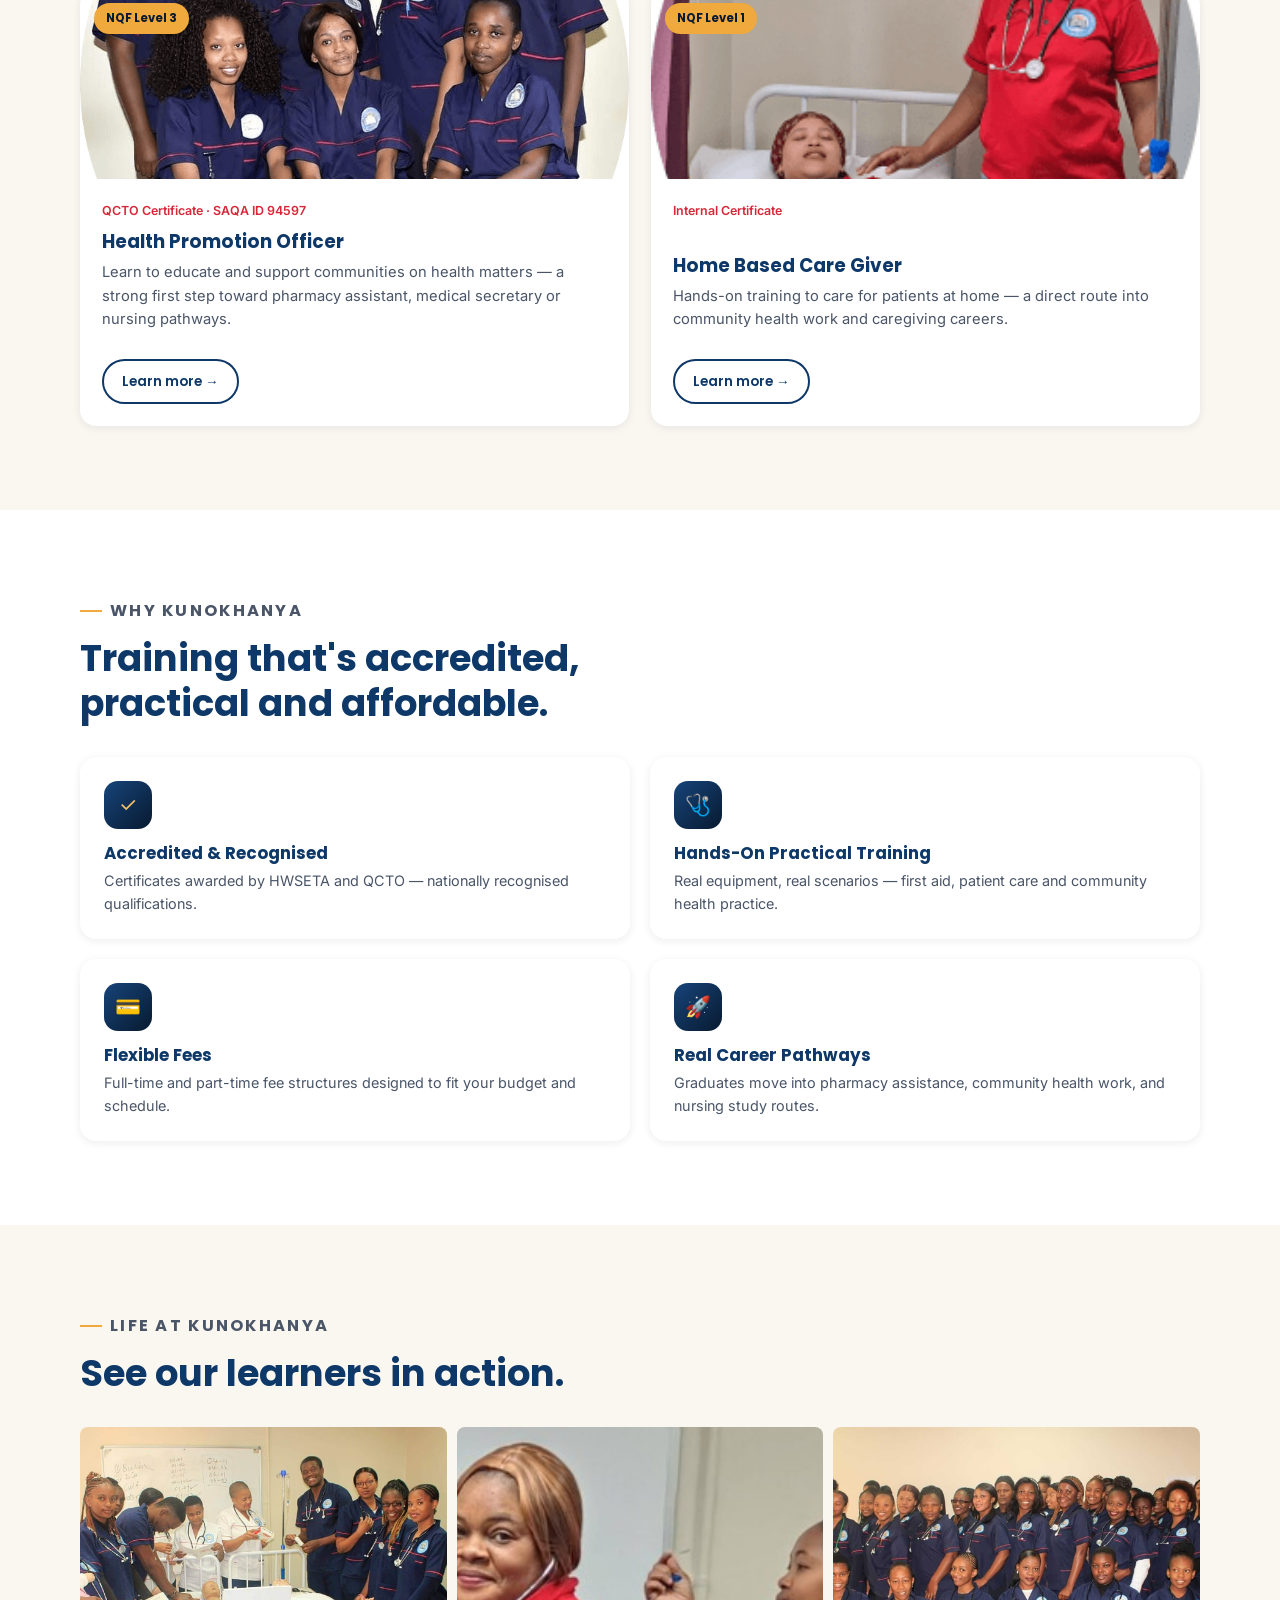
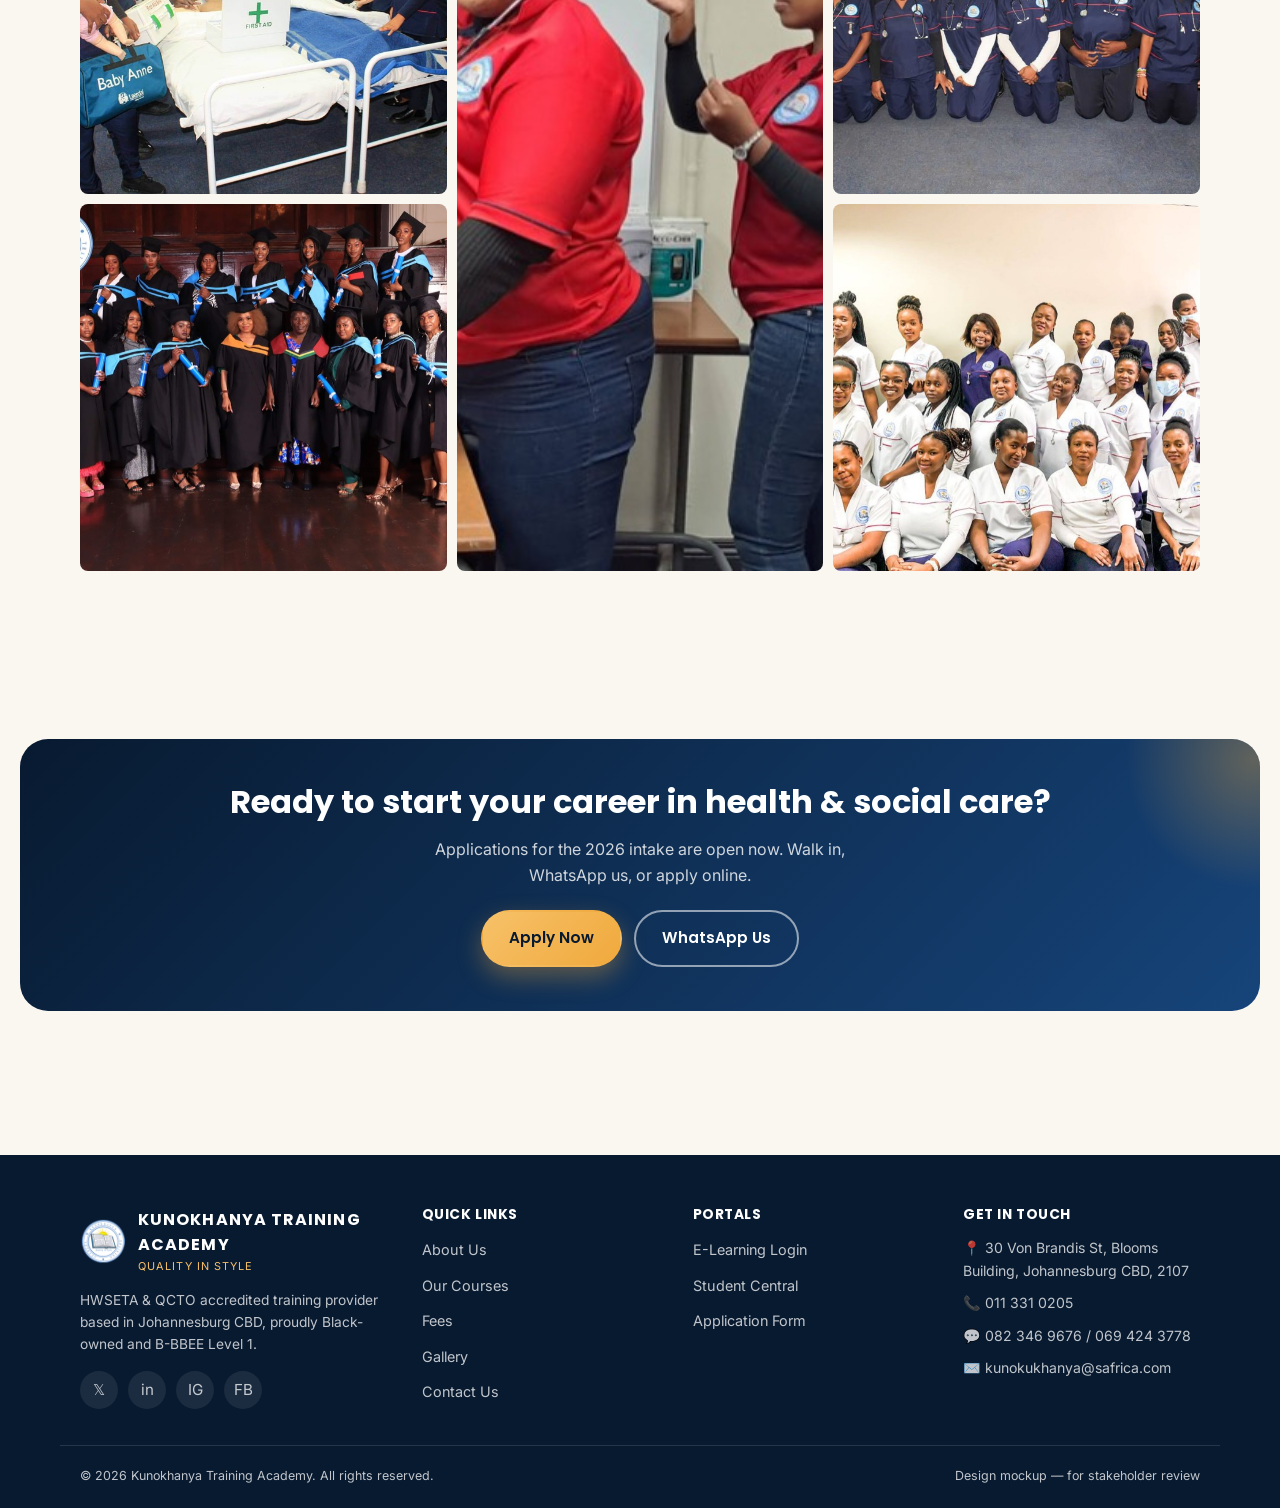
==== commit 0e40046d: "Redesign nav to bold red/navy/gold blocks (Variant B) Stakeholder feedback: keep the vivid blue/red/" ====
--- a/index.html
+++ b/index.html
@@ -51,6 +51,7 @@
 <div class="nav-scrim"></div>
 <nav class="primary-nav" aria-label="Primary">
   <button class="nav-close" data-menu-close aria-label="Close menu">✕</button>
+  <div class="nav-inner">
   <ul>
     <li><a href="index.html" class="active">Home</a></li>
     <li><a href="about.html">About Us</a></li>
@@ -64,6 +65,7 @@
     <a href="https://lms.kunokhanyatrainingacademy.co.za/login/index.php">E-Learning Portal</a>
     <a href="https://app.kunokhanyatrainingacademy.co.za/login">Student Central</a>
   </div>
+  </div>
 </nav>
 
 <main>
--- a/assets/css/style.css
+++ b/assets/css/style.css
@@ -162,7 +162,7 @@
   position: sticky;
   top: 0;
   z-index: 100;
-  background: var(--white);
+  background: linear-gradient(120deg, var(--red-600), var(--red-700));
   box-shadow: var(--shadow-sm);
 }
 .nav-row {
@@ -294,20 +294,22 @@
   content: "";
   position: absolute;
   inset: 0;
-  background: linear-gradient(180deg, rgba(8,26,48,0.55) 0%, rgba(8,26,48,0.55) 40%, rgba(8,26,48,0.92) 100%);
+  background: linear-gradient(180deg, rgba(8,26,48,0.72) 0%, rgba(8,26,48,0.68) 40%, rgba(8,26,48,0.93) 100%);
 }
 .hero-content { position: relative; z-index: 2; padding-bottom: 48px; }
-.hero .eyebrow { color: var(--gold-400); }
+.hero .eyebrow { color: var(--gold-400); text-shadow: 0 2px 12px rgba(8,26,48,0.8); }
 .hero h1 {
   color: var(--white);
   font-size: clamp(2rem, 8vw, 3.4rem);
   max-width: 14ch;
+  text-shadow: 0 2px 20px rgba(8,26,48,0.55);
 }
 .hero p.lead {
-  color: rgba(255,255,255,0.88);
+  color: rgba(255,255,255,0.92);
   font-size: 1.05rem;
   max-width: 46ch;
   margin-bottom: 28px;
+  text-shadow: 0 1px 12px rgba(8,26,48,0.6);
 }
 .hero-actions { display: flex; flex-wrap: wrap; gap: 12px; }
 
@@ -689,14 +691,27 @@
     transform: none;
     box-shadow: none;
     padding: 0;
-    background: transparent;
+    background: var(--navy-800);
     overflow: visible;
+  }
+  .nav-inner {
     display: flex;
     align-items: center;
+    justify-content: space-between;
+    max-width: var(--container);
+    margin: 0 auto;
+    padding: 0 20px;
   }
   .primary-nav ul { flex-direction: row; align-items: center; gap: 2px; }
-  .primary-nav a { padding: 10px 14px; font-size: 0.92rem; }
-  .primary-nav .nav-cta { width: auto; margin-top: 0; margin-left: 8px; }
+  .primary-nav a {
+    padding: 16px 18px;
+    font-size: 0.92rem;
+    color: rgba(255, 255, 255, 0.92);
+    border-radius: 0;
+  }
+  .primary-nav a.active { color: var(--navy-900); background: var(--gold-500); border-radius: var(--radius-sm); }
+  .primary-nav a:hover { background: rgba(255, 255, 255, 0.1); border-radius: var(--radius-sm); }
+  .primary-nav .nav-cta { width: auto; margin: 0; }
   .primary-nav .nav-portals { display: none; }
   .nav-row { gap: 24px; }
   .card-grid.cols-4 { grid-template-columns: repeat(4, 1fr); }
